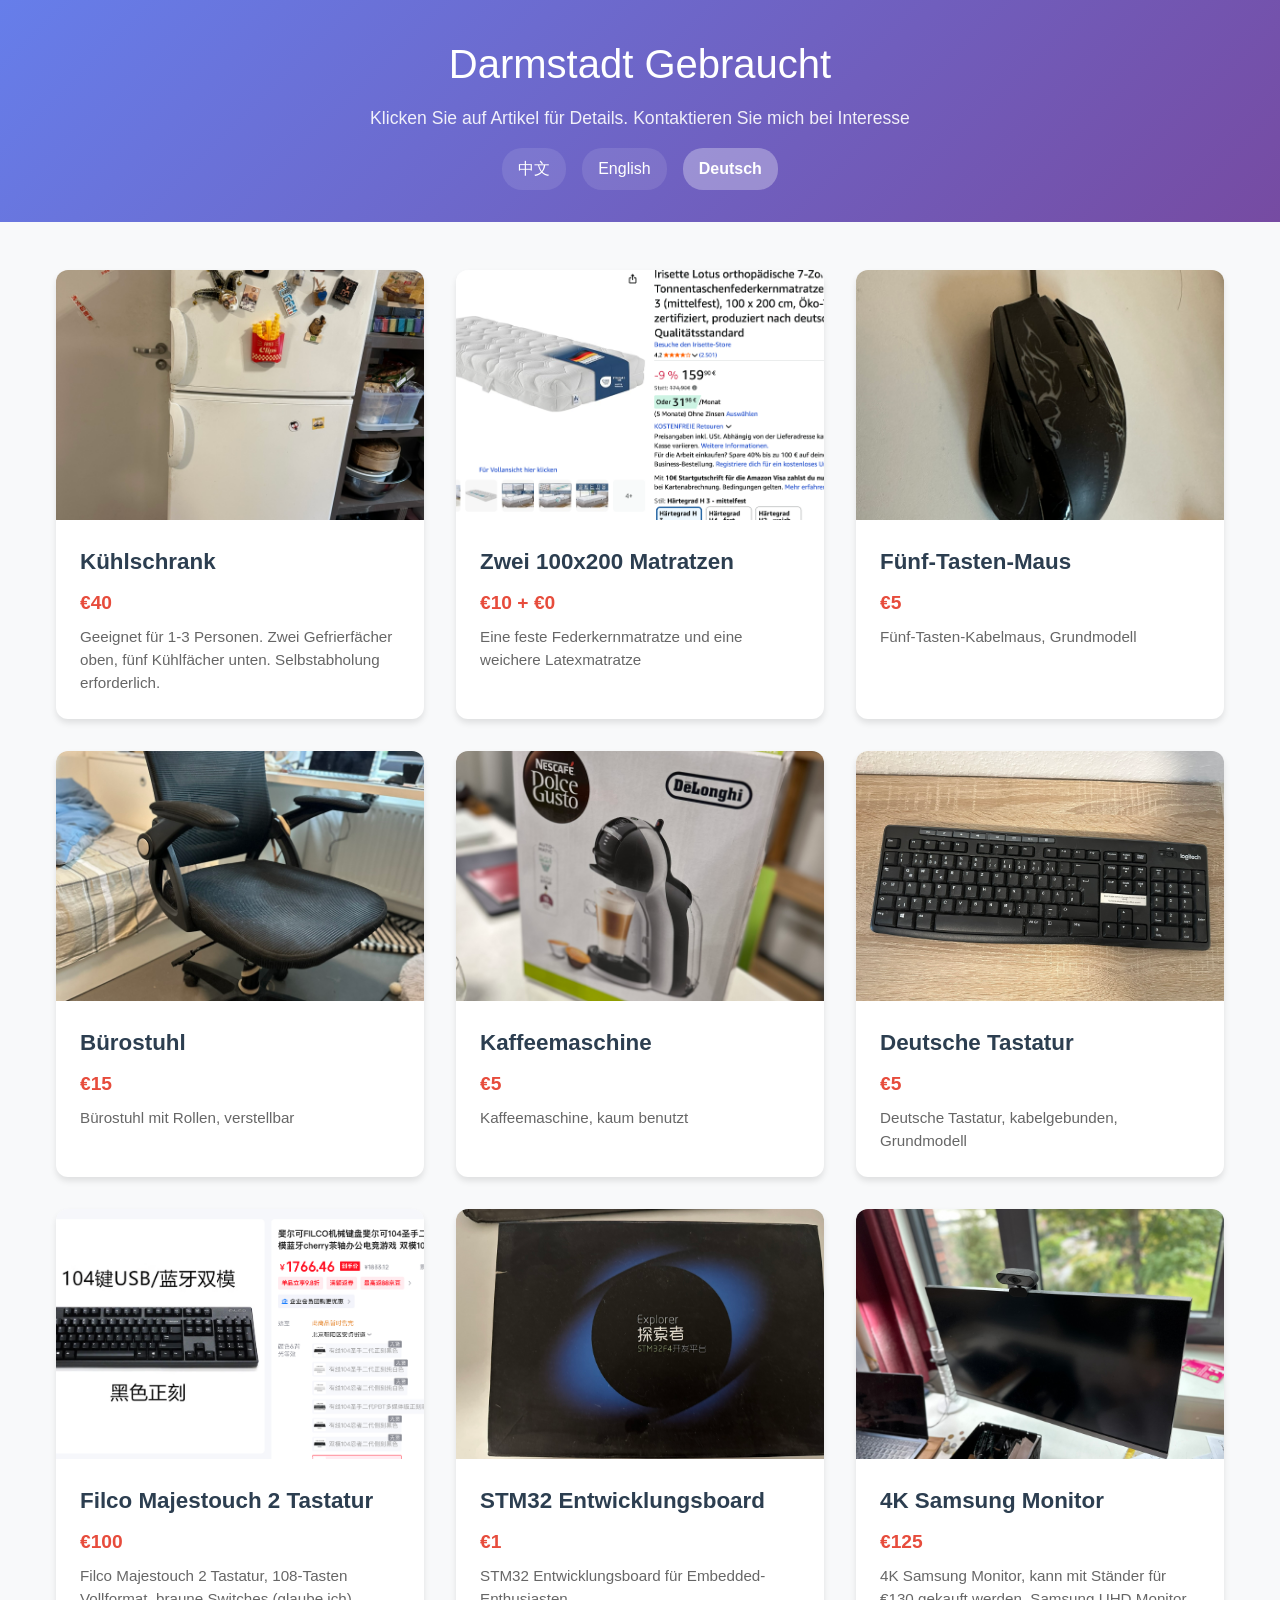
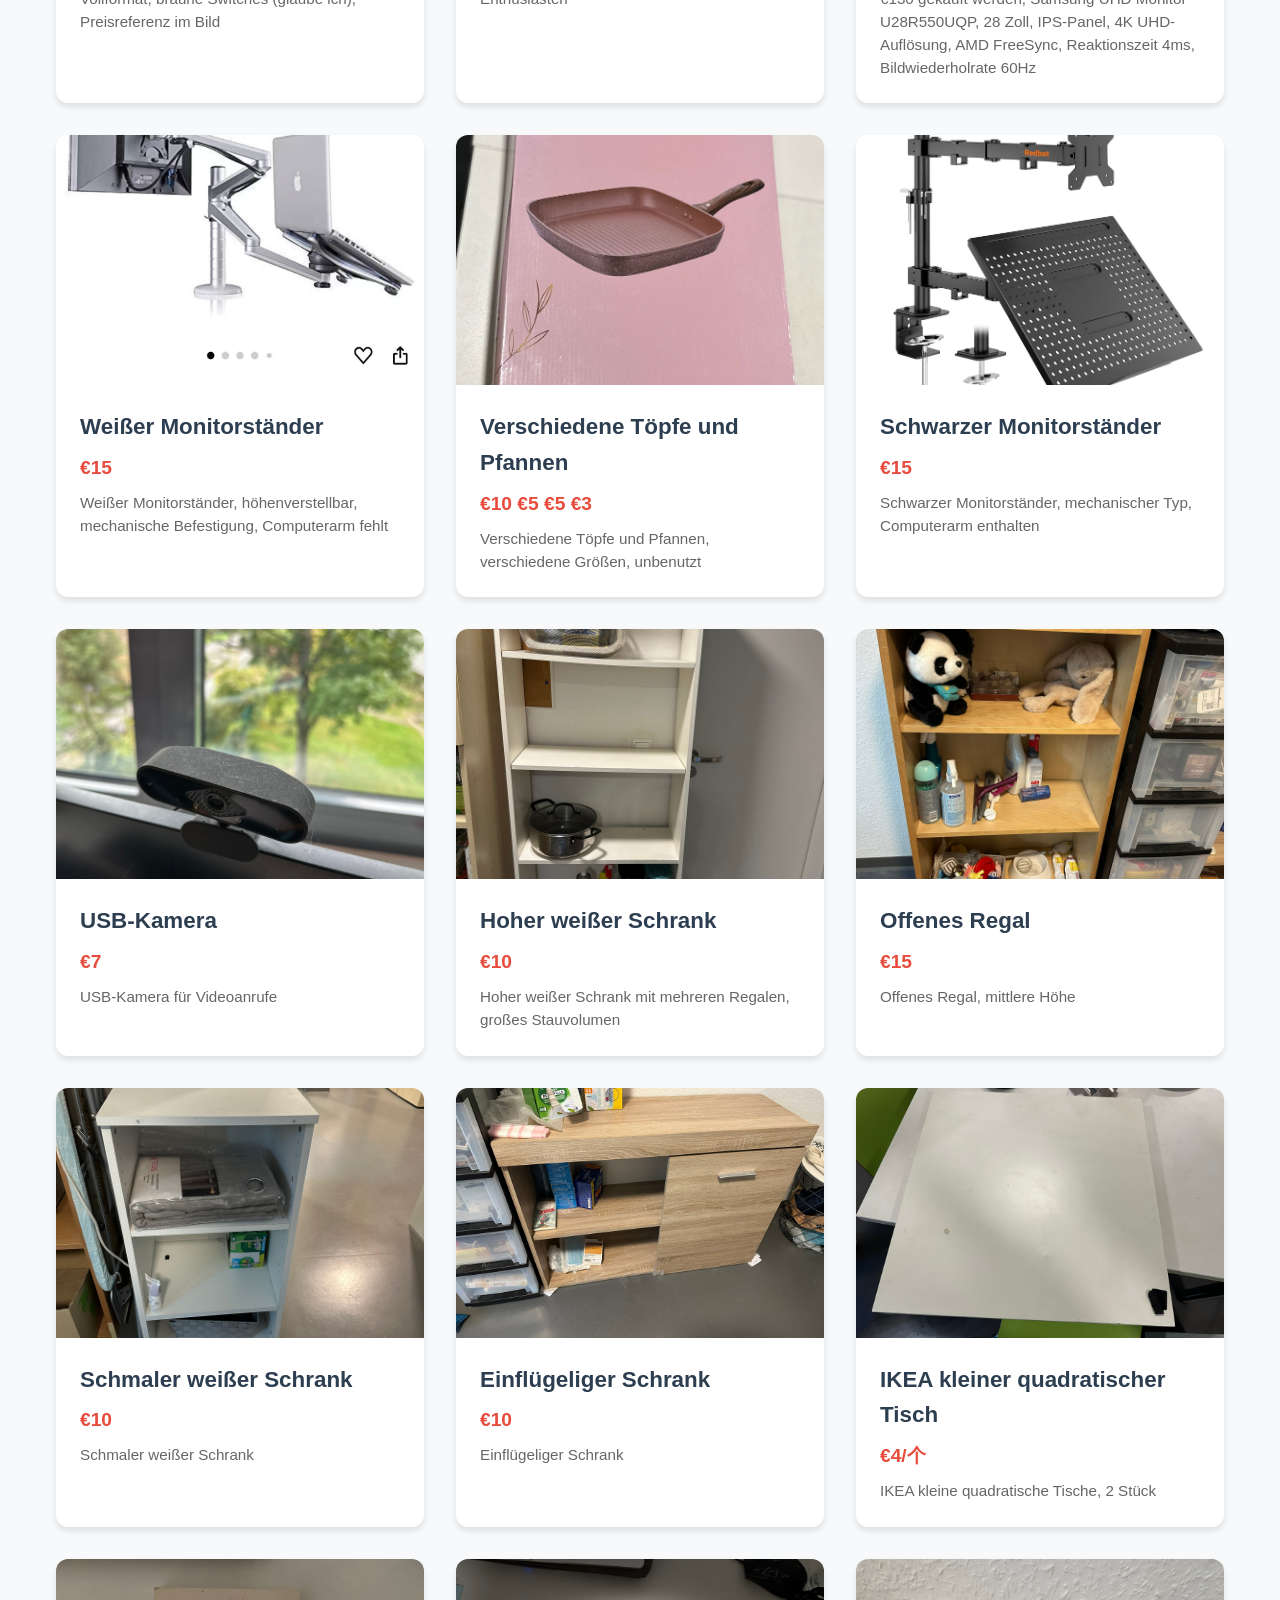
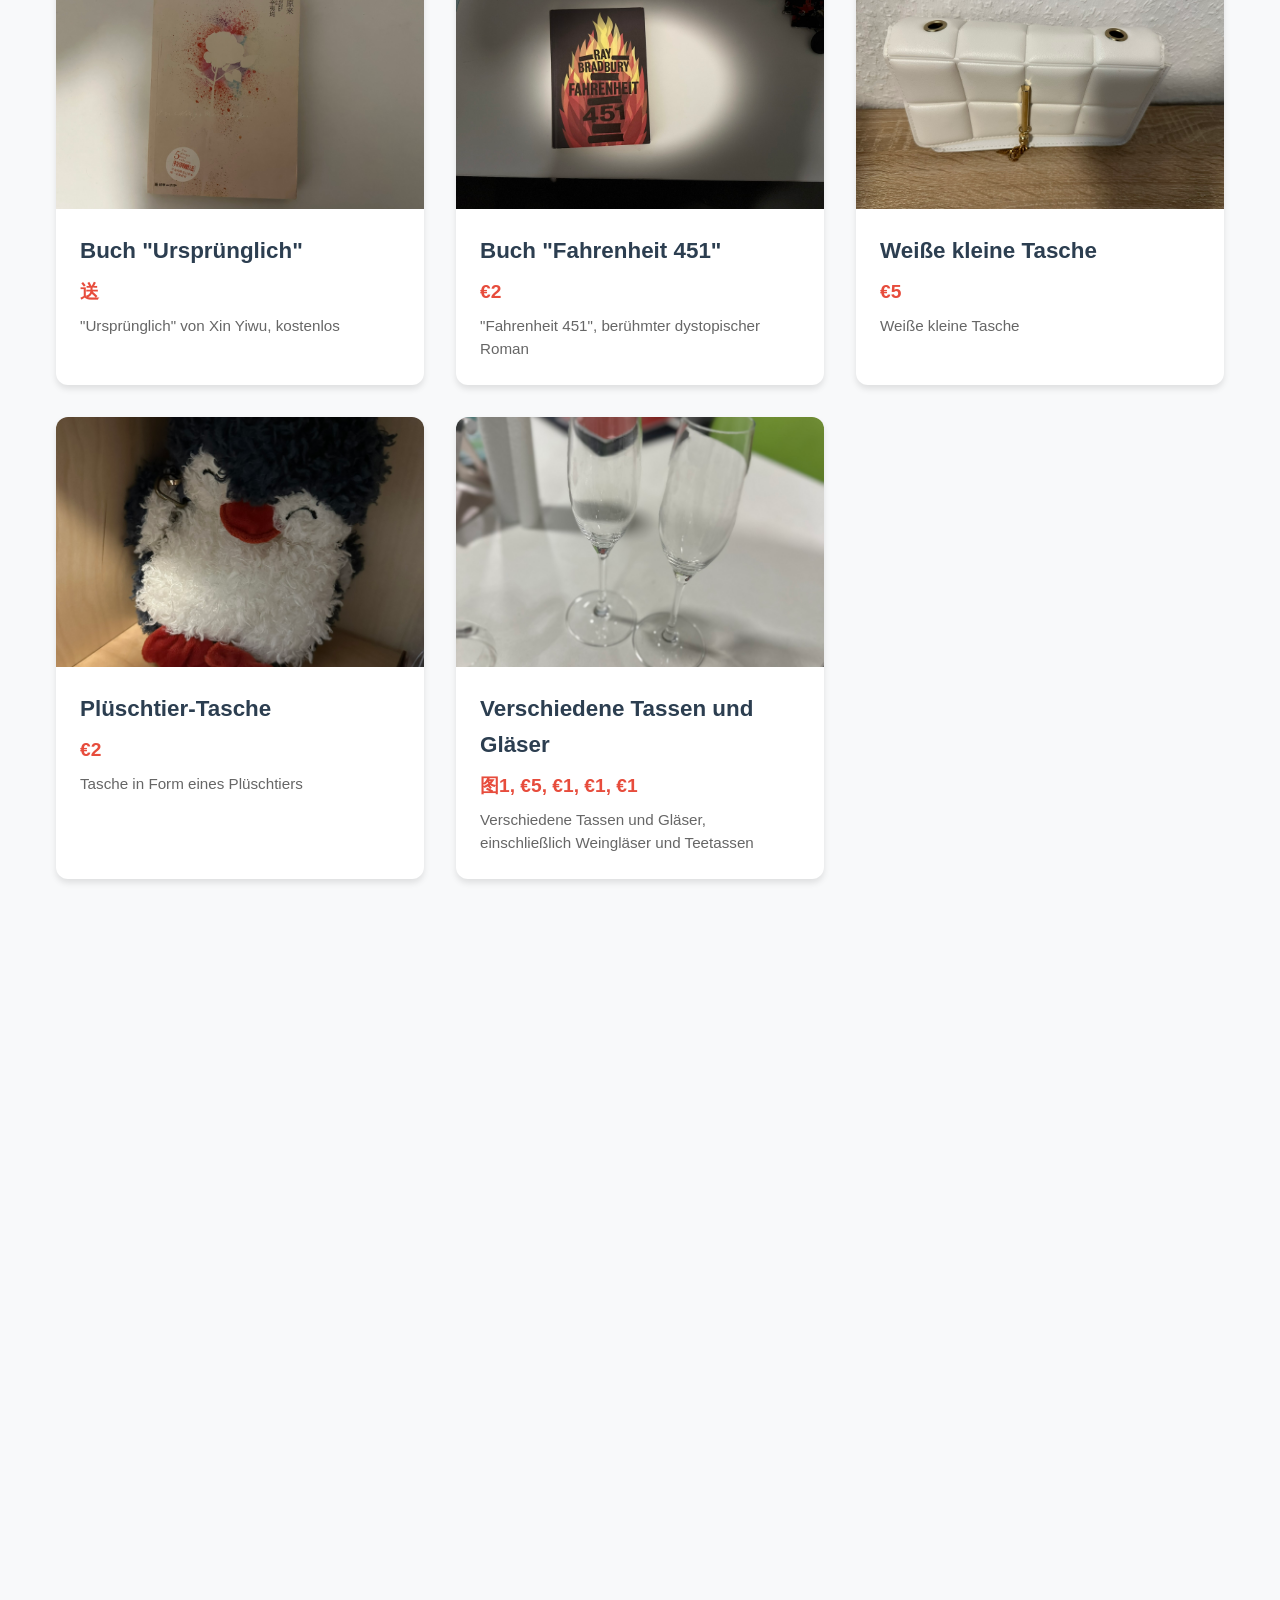
==== de/index.html @ e8773c15 "update items and add language" ====
<!DOCTYPE html>
<html lang="de">
<head>
    <meta charset="UTF-8">
    <meta name="viewport" content="width=device-width, initial-scale=1.0">
    <title>Darmstadt Gebraucht - Deutsch</title>
    <link rel="stylesheet" href="../style.css">
</head>
<body>
    <header>
        <h1>Darmstadt Gebraucht</h1>
        <p>Klicken Sie auf Artikel für Details. Kontaktieren Sie mich bei Interesse</p>
        <div class="language-switcher">
            <a href="../zh/">中文</a>
            <a href="../en/">English</a>
            <a href="../de/" class="active">Deutsch</a>
        </div>
    </header>

    <main>
        <div class="gallery-container" id="gallery-container">
            <!-- Artikel werden dynamisch über JavaScript geladen -->
            <div class="loading">Lädt...</div>
        </div>
    </main>

    <!-- Modal -->
    <div id="modal" class="modal">
        <div class="modal-content">
            <span class="close">&times;</span>
            <div class="modal-body">
                <div class="modal-info">
                    <h2 id="modal-title"></h2>
                    <p id="modal-price" class="modal-price"></p>
                    <p id="modal-description" class="modal-description"></p>
                </div>
                <div class="modal-images-container" id="modal-images-container">
                    <!-- Bilder werden dynamisch über JavaScript hinzugefügt -->
                </div>
            </div>
        </div>
    </div>

    <!-- Vollbild-Bildbetrachter -->
    <div id="fullscreen-overlay" class="fullscreen-overlay">
        <div class="fullscreen-close">&times;</div>
        <img id="fullscreen-image" class="fullscreen-image" src="" alt="">
    </div>

    <script>
        window.currentLanguage = 'de';
    </script>
    <script src="../script.js"></script>
</body>
</html>
---- style.css ----
* {
    margin: 0;
    padding: 0;
    box-sizing: border-box;
}

body {
    font-family: -apple-system, BlinkMacSystemFont, 'Segoe UI', Roboto, Oxygen, Ubuntu, Cantarell, sans-serif;
    line-height: 1.6;
    color: #333;
    background-color: #f8f9fa;
}

header {
    text-align: center;
    padding: 2rem 1rem;
    background: linear-gradient(135deg, #667eea 0%, #764ba2 100%);
    color: white;
    margin-bottom: 2rem;
}

header h1 {
    font-size: 2.5rem;
    margin-bottom: 0.5rem;
    font-weight: 300;
}

header p {
    font-size: 1.1rem;
    opacity: 0.9;
}

.language-switcher {
    margin-top: 1rem;
    display: flex;
    justify-content: center;
    gap: 1rem;
}

.language-switcher a {
    color: white;
    text-decoration: none;
    padding: 0.5rem 1rem;
    border-radius: 20px;
    transition: all 0.3s ease;
    background: rgba(255, 255, 255, 0.1);
}

.language-switcher a:hover {
    background: rgba(255, 255, 255, 0.2);
    transform: translateY(-2px);
}

.language-switcher a.active {
    background: rgba(255, 255, 255, 0.3);
    font-weight: bold;
}

main {
    max-width: 1200px;
    margin: 0 auto;
    padding: 0 1rem;
}

.gallery-container {
    display: grid;
    grid-template-columns: repeat(auto-fit, minmax(300px, 1fr));
    gap: 2rem;
    padding: 1rem 0;
}

.gallery-item {
    background: white;
    border-radius: 12px;
    overflow: hidden;
    box-shadow: 0 4px 6px rgba(0, 0, 0, 0.1);
    transition: all 0.3s ease;
    cursor: pointer;
}

.gallery-item:hover {
    transform: translateY(-5px);
    box-shadow: 0 8px 25px rgba(0, 0, 0, 0.15);
}

.image-container {
    position: relative;
    width: 100%;
    height: 250px;
    overflow: hidden;
}

.image-container img {
    width: 100%;
    height: 100%;
    object-fit: cover;
    transition: transform 0.3s ease;
}

.gallery-item:hover .image-container img {
    transform: scale(1.05);
}

.item-info {
    padding: 1.5rem;
}

.item-info h3 {
    font-size: 1.4rem;
    margin-bottom: 0.5rem;
    color: #2c3e50;
}

.price {
    font-size: 1.2rem;
    font-weight: bold;
    color: #e74c3c;
    margin-bottom: 0.5rem;
}

.description {
    color: #666;
    font-size: 0.95rem;
    line-height: 1.5;
}

/* 模态框样式 */
.modal {
    display: none;
    position: fixed;
    z-index: 1000;
    left: 0;
    top: 0;
    width: 100%;
    height: 100%;
    background-color: rgba(0, 0, 0, 0.8);
    backdrop-filter: blur(5px);
}

.modal-content {
    position: relative;
    background-color: white;
    margin: 2% auto;
    padding: 0;
    border-radius: 12px;
    width: 90%;
    max-width: 800px;
    max-height: 96vh;
    overflow: hidden;
    animation: modalSlideIn 0.3s ease;
}

@keyframes modalSlideIn {
    from {
        opacity: 0;
        transform: translateY(-50px);
    }
    to {
        opacity: 1;
        transform: translateY(0);
    }
}

.close {
    position: absolute;
    top: 15px;
    right: 20px;
    color: #aaa;
    font-size: 28px;
    font-weight: bold;
    cursor: pointer;
    z-index: 1001;
    background: rgba(255, 255, 255, 0.9);
    width: 40px;
    height: 40px;
    border-radius: 50%;
    display: flex;
    align-items: center;
    justify-content: center;
    transition: all 0.3s ease;
}

.close:hover,
.close:focus {
    color: #000;
    background: white;
}

.modal-body {
    display: flex;
    flex-direction: column;
}

.modal-images-container {
    display: flex;
    flex-direction: column;
    gap: 15px;
    max-height: 80vh;
    overflow-y: auto;
    padding: 0 20px 20px 20px;
    /* 在图片列表底部添加3行白色空间 */
    padding-bottom: calc(20px + 3 * 1.6em);
    /* 美化滚动条 */
    scrollbar-width: thin;
    scrollbar-color: #ccc transparent;
}

.modal-images-container::-webkit-scrollbar {
    width: 8px;
}

.modal-images-container::-webkit-scrollbar-track {
    background: transparent;
}

.modal-images-container::-webkit-scrollbar-thumb {
    background: #ccc;
    border-radius: 4px;
}

.modal-images-container::-webkit-scrollbar-thumb:hover {
    background: #999;
}

.modal-image {
    width: 70%;
    margin: 0 auto 15px auto;
    border-radius: 8px;
    box-shadow: 0 2px 8px rgba(0, 0, 0, 0.1);
    transition: transform 0.2s ease, box-shadow 0.2s ease;
    cursor: pointer;
}

.modal-image:hover {
    transform: translateY(-2px);
    box-shadow: 0 4px 12px rgba(0, 0, 0, 0.15);
}

.modal-image img {
    width: 100%;
    height: auto;
    display: block;
    object-fit: contain;
    max-width: 100%;
    border-radius: 8px;
}

.modal-info {
    padding: 1.5rem 2rem;
    border-bottom: 1px solid #eee;
}

.modal-info h2 {
    font-size: 2rem;
    margin-bottom: 1rem;
    color: #2c3e50;
}

.modal-price {
    font-size: 1.5rem;
    font-weight: bold;
    color: #e74c3c;
    margin-bottom: 1rem;
}

.modal-description {
    font-size: 1.1rem;
    color: #666;
    line-height: 1.6;
}

/* 响应式设计 */
@media (max-width: 768px) {
    header h1 {
        font-size: 2rem;
    }
    
    .gallery-container {
        grid-template-columns: 1fr;
        gap: 1.5rem;
    }
    
    .modal-content {
        width: 95%;
        margin: 5% auto;
    }
    
    .modal-body {
        flex-direction: column;
    }
    
    .modal-info {
        padding: 1.5rem;
    }
    
    .modal-info h2 {
        font-size: 1.5rem;
    }
}

.loading {
    text-align: center;
    padding: 2rem;
    font-size: 1.2rem;
    color: #666;
    grid-column: 1 / -1;
}

.error {
    text-align: center;
    padding: 2rem;
    font-size: 1.2rem;
    color: #e74c3c;
    grid-column: 1 / -1;
}

@media (max-width: 768px) {
    .modal-images-container {
        max-height: 75vh;
        padding: 0 15px 15px 15px;
        /* 在移动设备上也添加3行白色空间 */
        padding-bottom: calc(15px + 3 * 1.6em);
    }
    
    .modal-image {
        width: 85%;
    }
}

@media (max-width: 480px) {
    header {
        padding: 1.5rem 1rem;
    }
    
    header h1 {
        font-size: 1.8rem;
    }
    
    .gallery-container {
        gap: 1rem;
    }
    
    .item-info {
        padding: 1rem;
    }
    
    .modal-info {
        padding: 1rem;
    }
    
    .modal-images-container {
        gap: 10px;
        max-height: 70vh;
        padding: 0 10px 15px 10px;
        /* 在小屏幕设备上也添加3行白色空间 */
        padding-bottom: calc(15px + 3 * 1.6em);
    }
    
    .modal-image {
        width: 90%;
    }
}

/* 全屏图片查看器 */
.fullscreen-overlay {
    display: none;
    position: fixed;
    top: 0;
    left: 0;
    width: 100%;
    height: 100%;
    background: rgba(0, 0, 0, 0.95);
    z-index: 2000;
    cursor: pointer;
}

.fullscreen-image {
    position: absolute;
    top: 50%;
    left: 50%;
    transform: translate(-50%, -50%);
    max-width: 95%;
    max-height: 95%;
    object-fit: contain;
    border-radius: 8px;
}

.fullscreen-close {
    position: absolute;
    top: 20px;
    right: 20px;
    color: white;
    font-size: 30px;
    font-weight: bold;
    cursor: pointer;
    background: rgba(0, 0, 0, 0.5);
    width: 50px;
    height: 50px;
    border-radius: 50%;
    display: flex;
    align-items: center;
    justify-content: center;
    transition: background 0.3s ease;
}

.fullscreen-close:hover {
    background: rgba(0, 0, 0, 0.8);
}
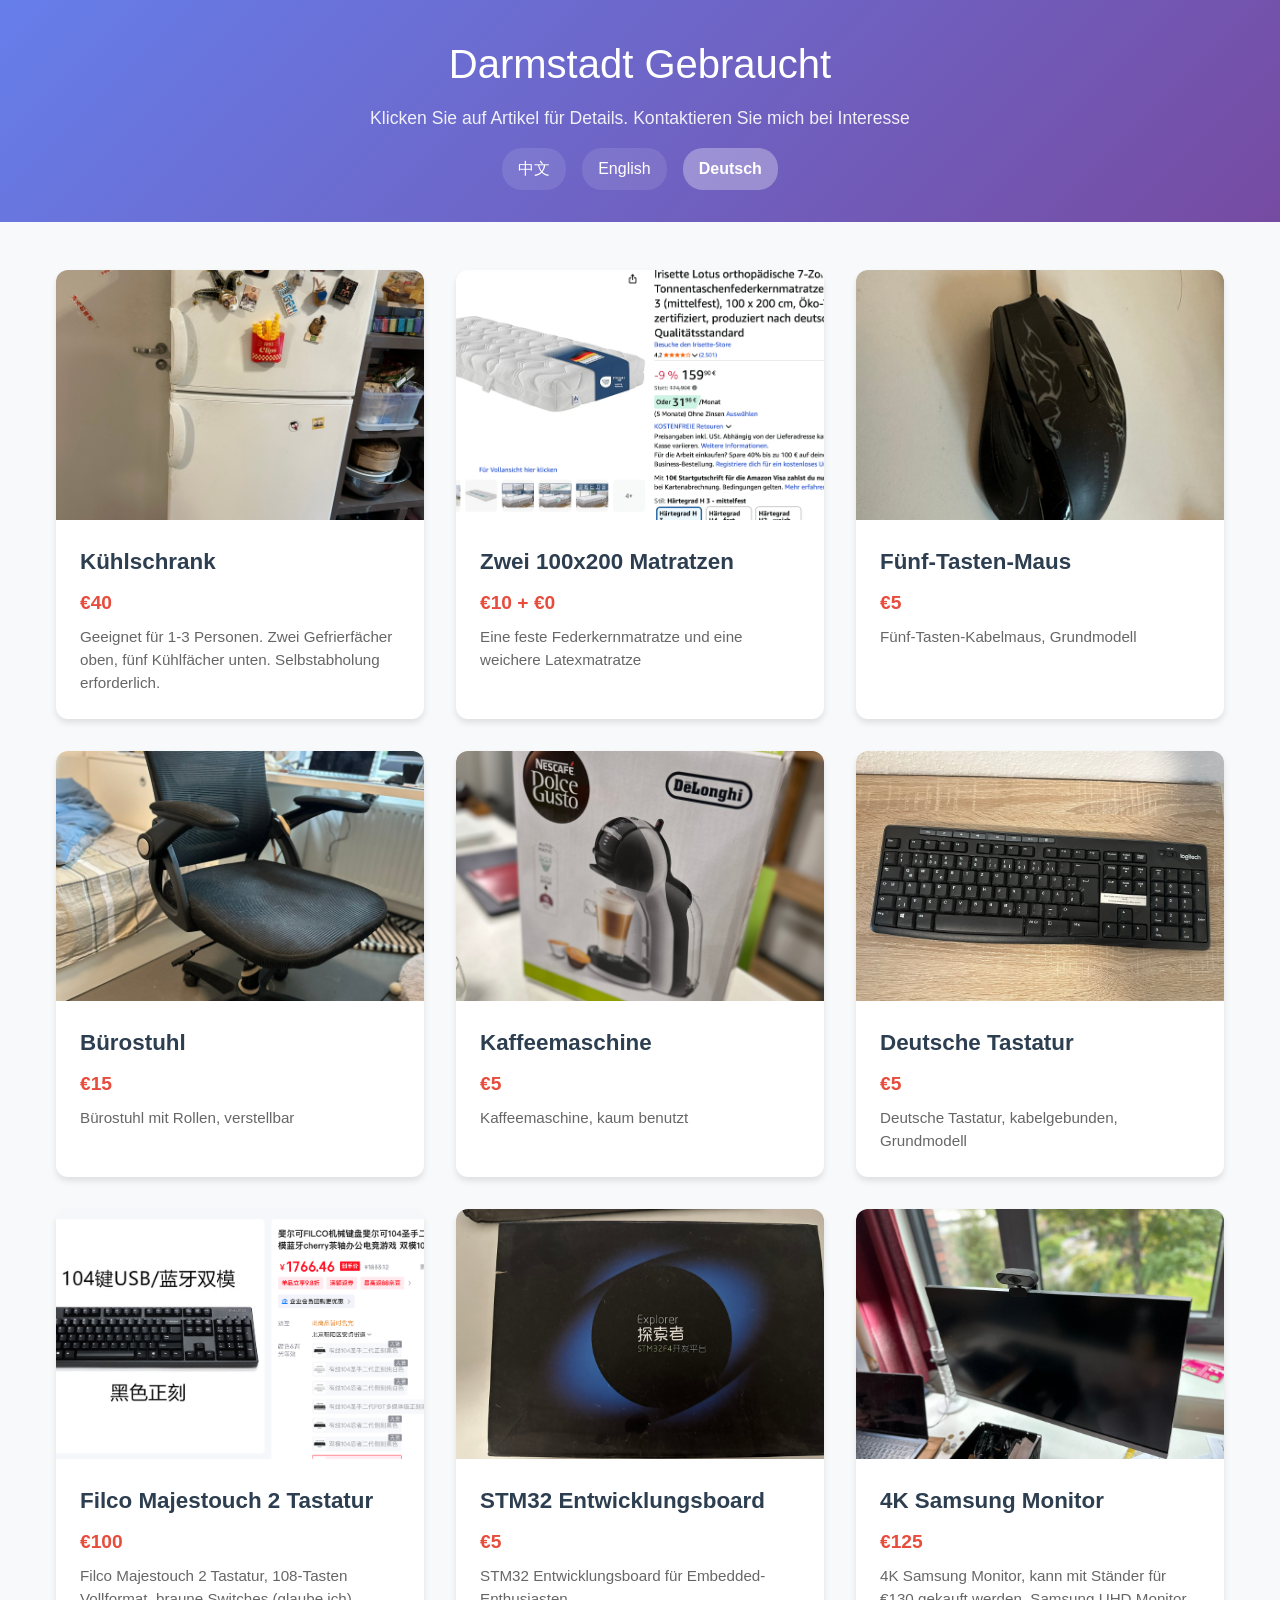
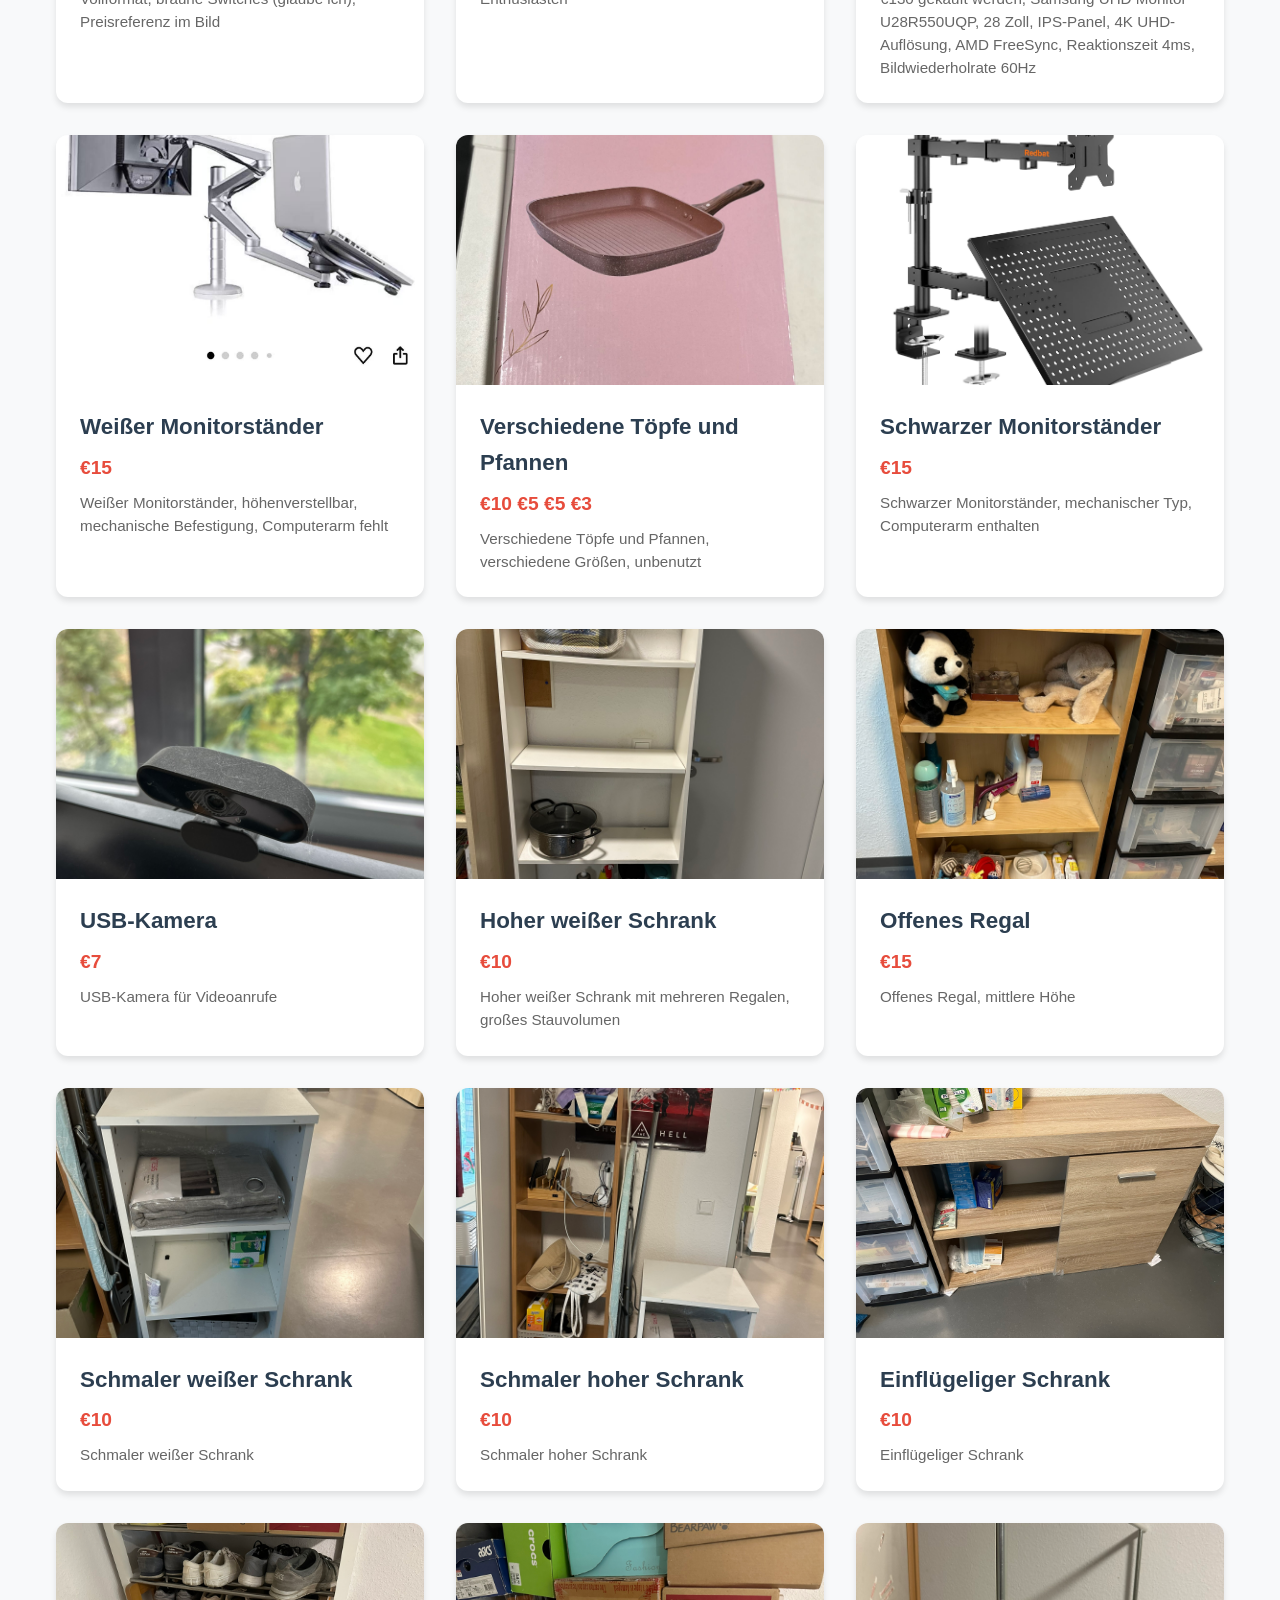
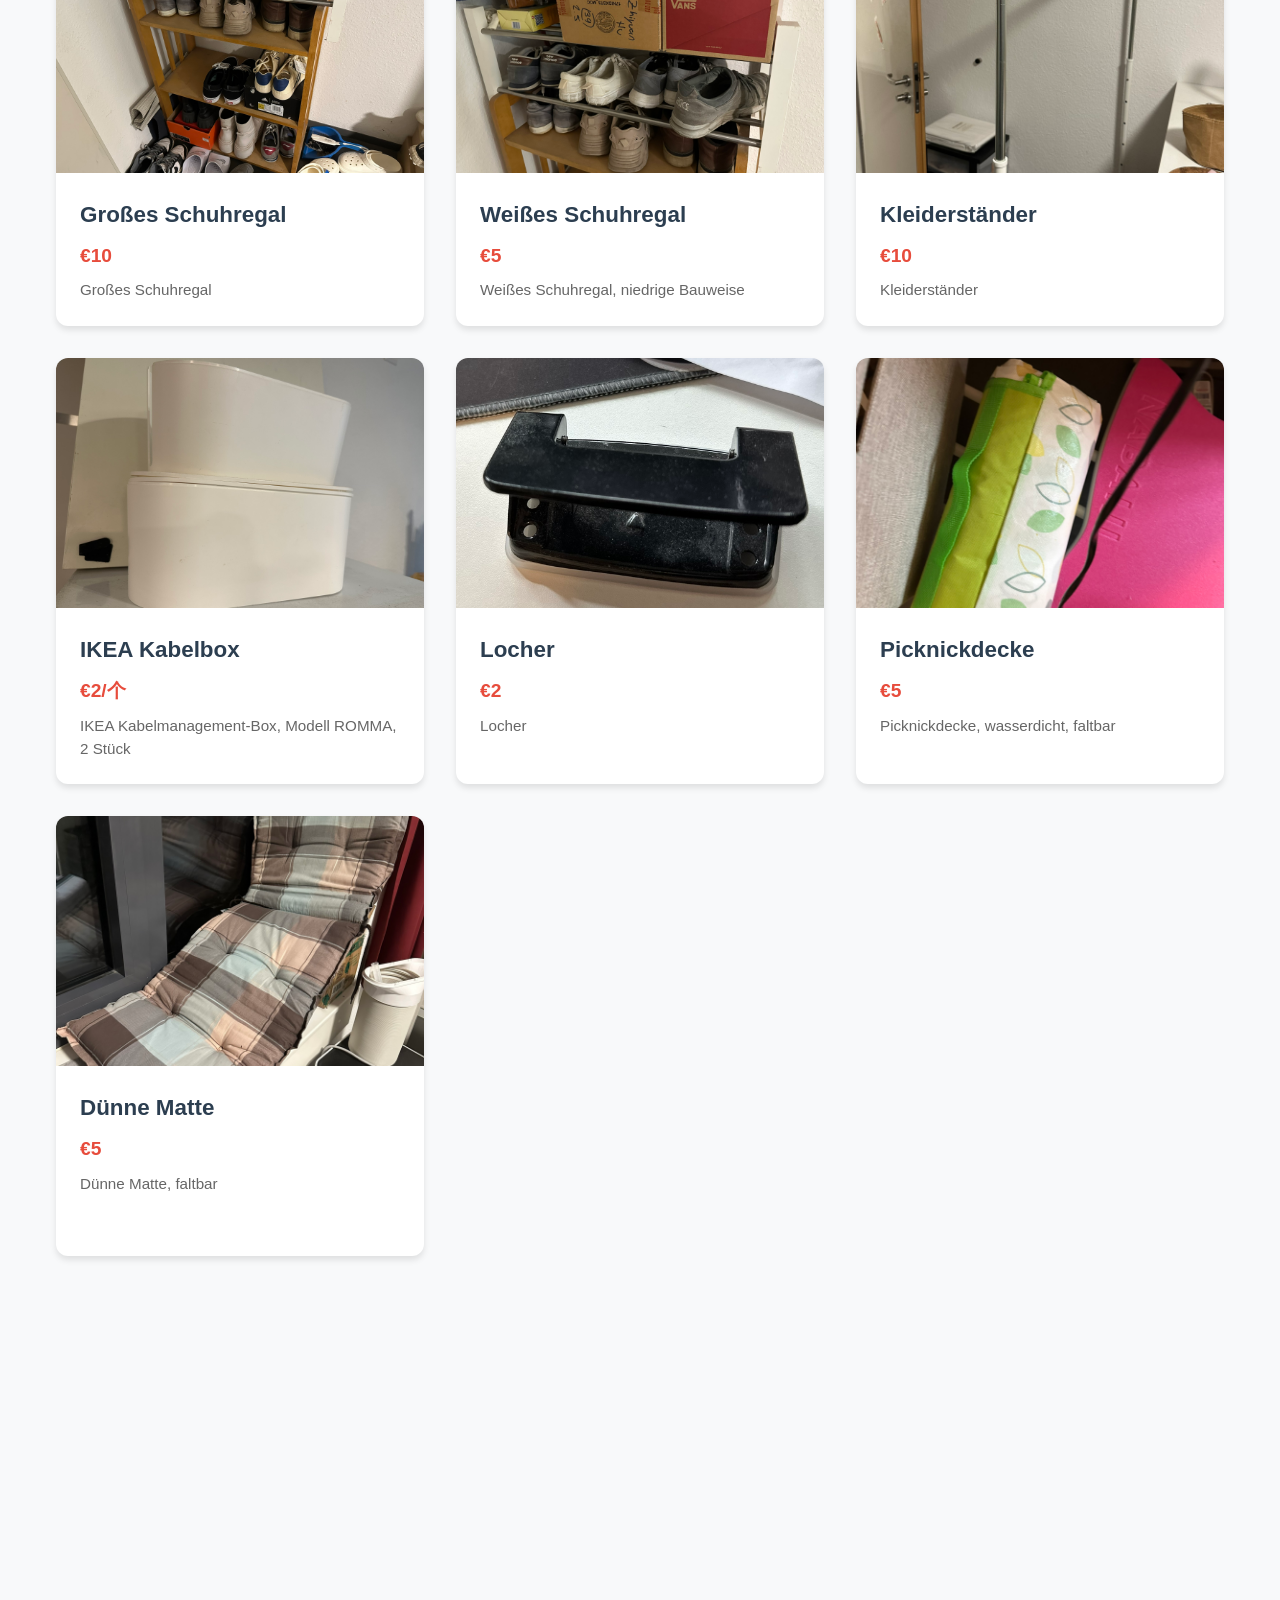
==== commit 445df6ba: "update cache policy" ====
--- a/de/index.html
+++ b/de/index.html
@@ -5,6 +5,9 @@
     <meta name="viewport" content="width=device-width, initial-scale=1.0">
     <title>Darmstadt Gebraucht - Deutsch</title>
     <link rel="stylesheet" href="../style.css">
+    <meta http-equiv="Cache-Control" content="no-cache, no-store, must-revalidate">
+    <meta http-equiv="Pragma" content="no-cache">
+    <meta http-equiv="Expires" content="0">
 </head>
 <body>
     <header>
@@ -49,7 +52,16 @@
 
     <script>
         window.currentLanguage = 'de';
+        // 动态加载带版本号的CSS和JS，避免缓存问题
+        const timestamp = new Date().getTime();
+        document.querySelector('link[rel="stylesheet"]').href = '../style.css?v=' + timestamp;
     </script>
     <script src="../script.js"></script>
+    <script>
+        // 为script.js也添加缓存破坏
+        const scriptElement = document.createElement('script');
+        scriptElement.src = '../script.js?v=' + new Date().getTime();
+        document.head.appendChild(scriptElement);
+    </script>
 </body>
 </html>
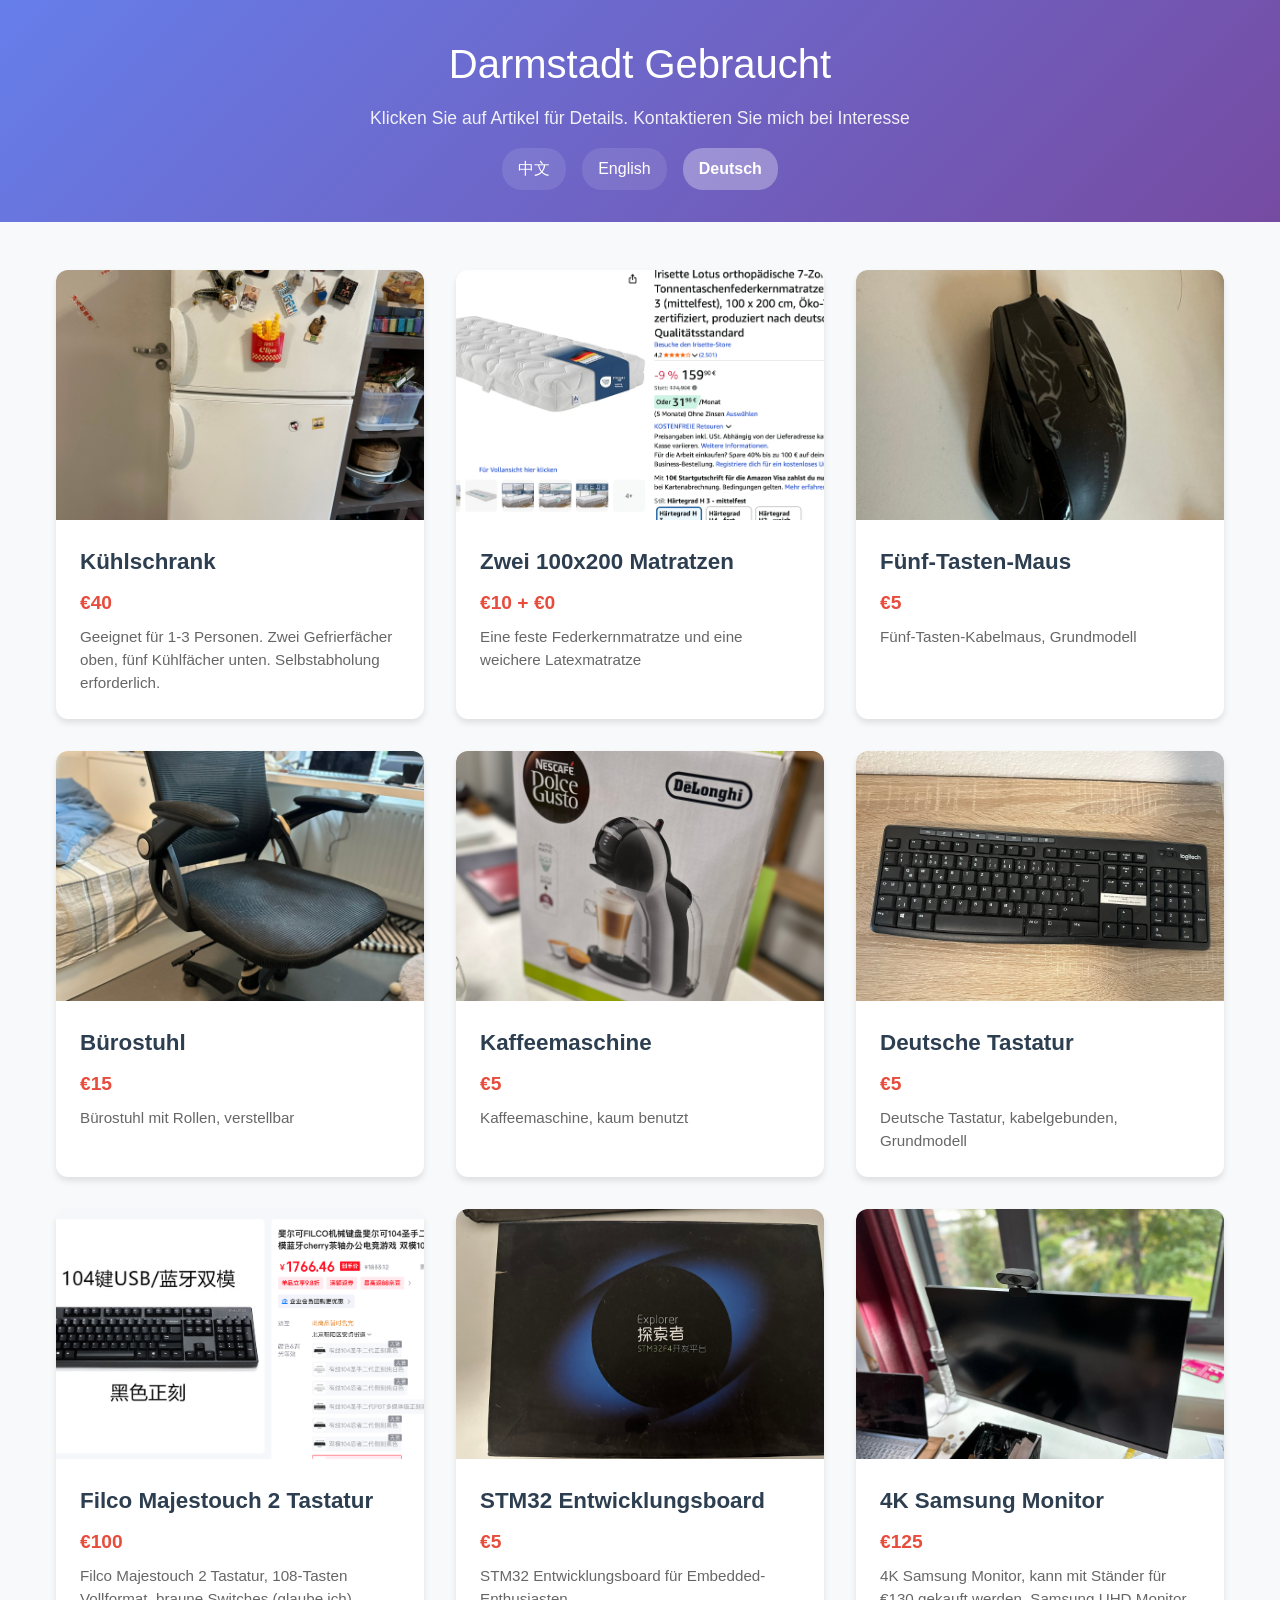
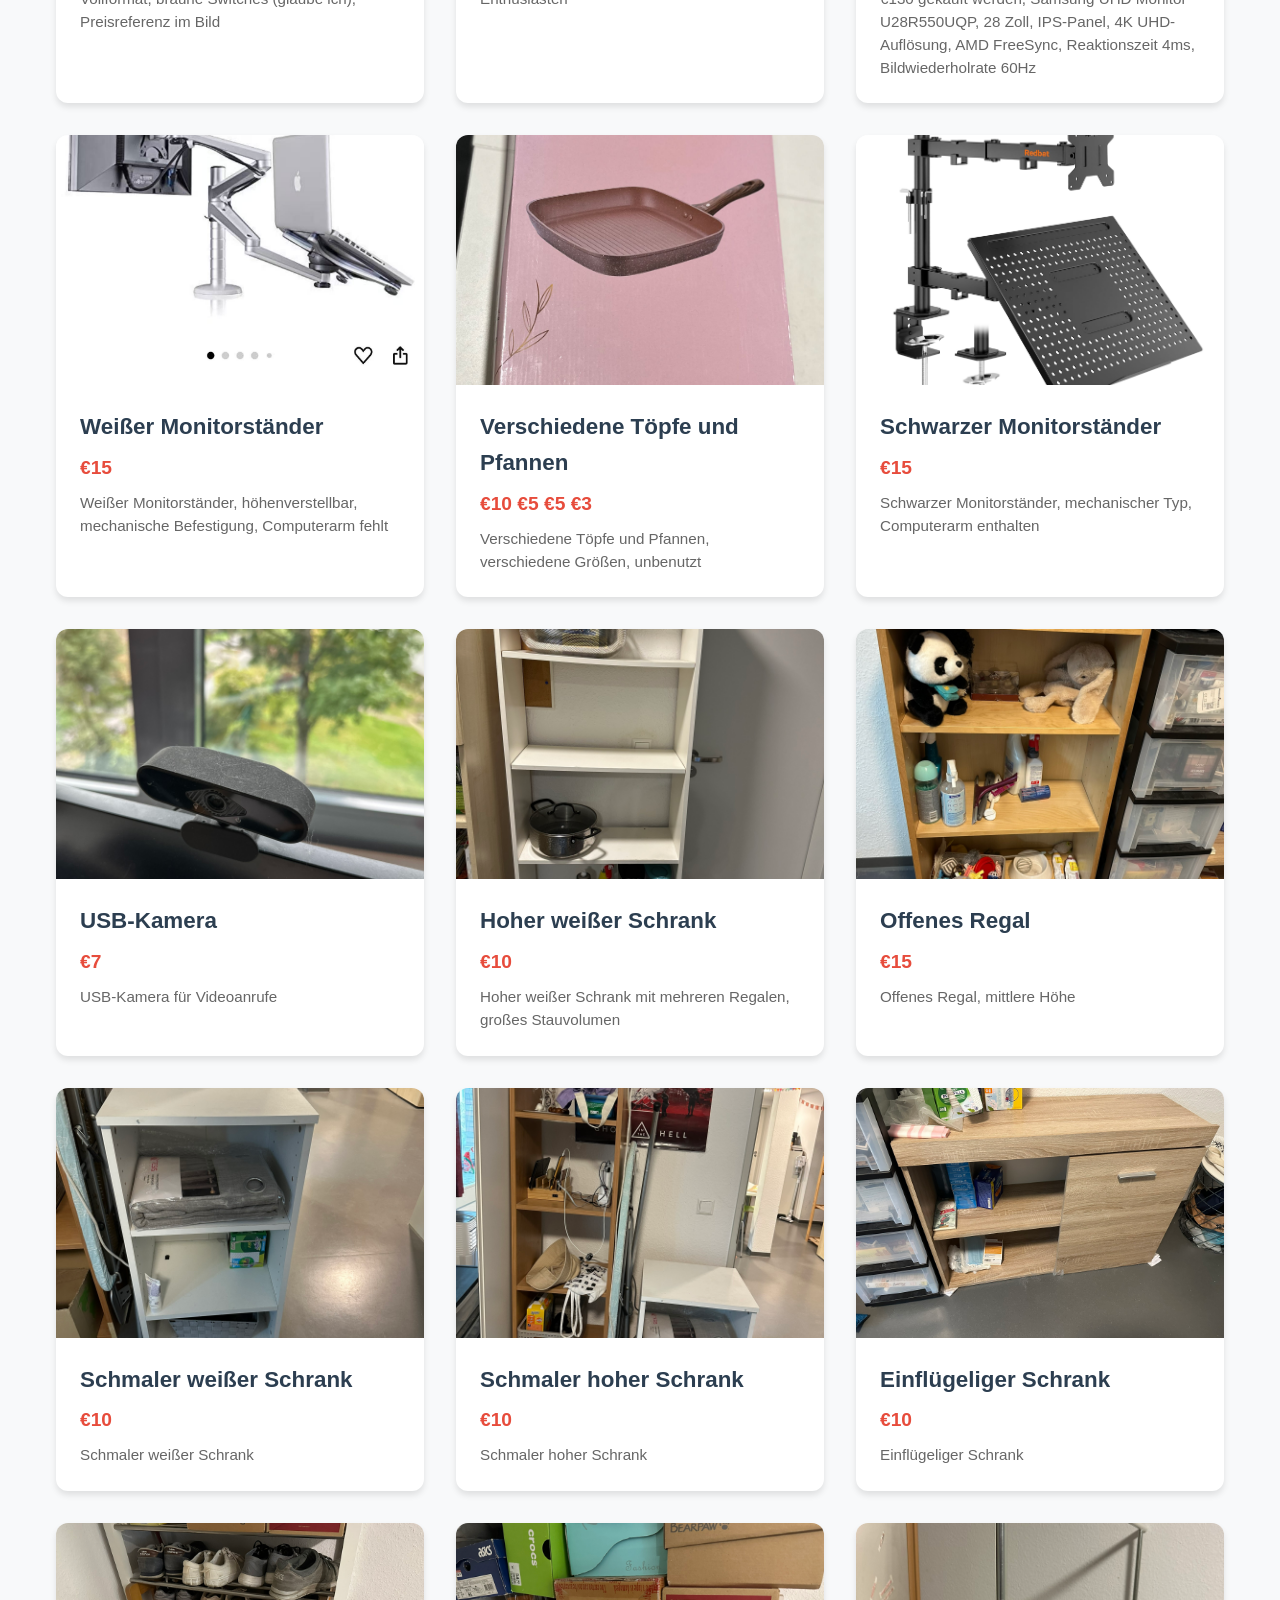
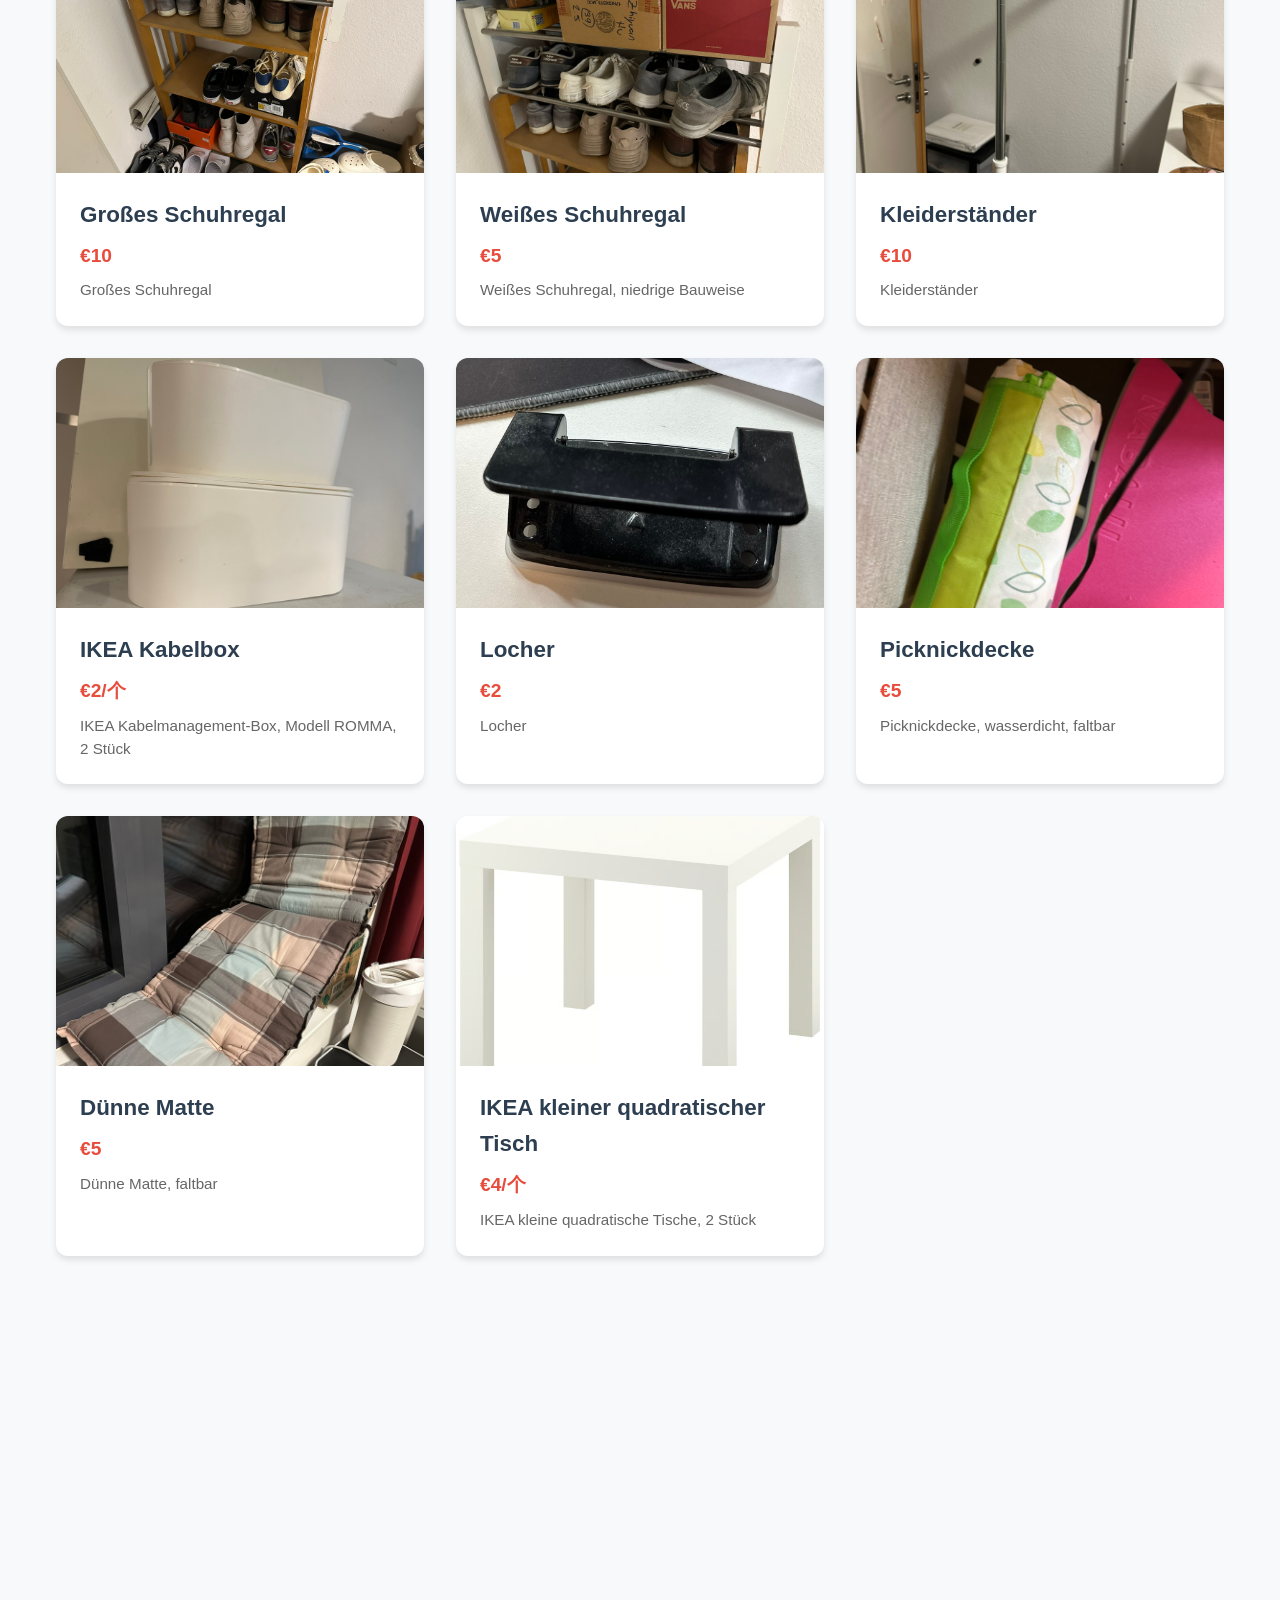
==== commit 4ba3624e: "cache issue again" ====
--- a/de/index.html
+++ b/de/index.html
@@ -5,9 +5,6 @@
     <meta name="viewport" content="width=device-width, initial-scale=1.0">
     <title>Darmstadt Gebraucht - Deutsch</title>
     <link rel="stylesheet" href="../style.css">
-    <meta http-equiv="Cache-Control" content="no-cache, no-store, must-revalidate">
-    <meta http-equiv="Pragma" content="no-cache">
-    <meta http-equiv="Expires" content="0">
 </head>
 <body>
     <header>
@@ -52,16 +49,7 @@
 
     <script>
         window.currentLanguage = 'de';
-        // 动态加载带版本号的CSS和JS，避免缓存问题
-        const timestamp = new Date().getTime();
-        document.querySelector('link[rel="stylesheet"]').href = '../style.css?v=' + timestamp;
     </script>
     <script src="../script.js"></script>
-    <script>
-        // 为script.js也添加缓存破坏
-        const scriptElement = document.createElement('script');
-        scriptElement.src = '../script.js?v=' + new Date().getTime();
-        document.head.appendChild(scriptElement);
-    </script>
 </body>
 </html>
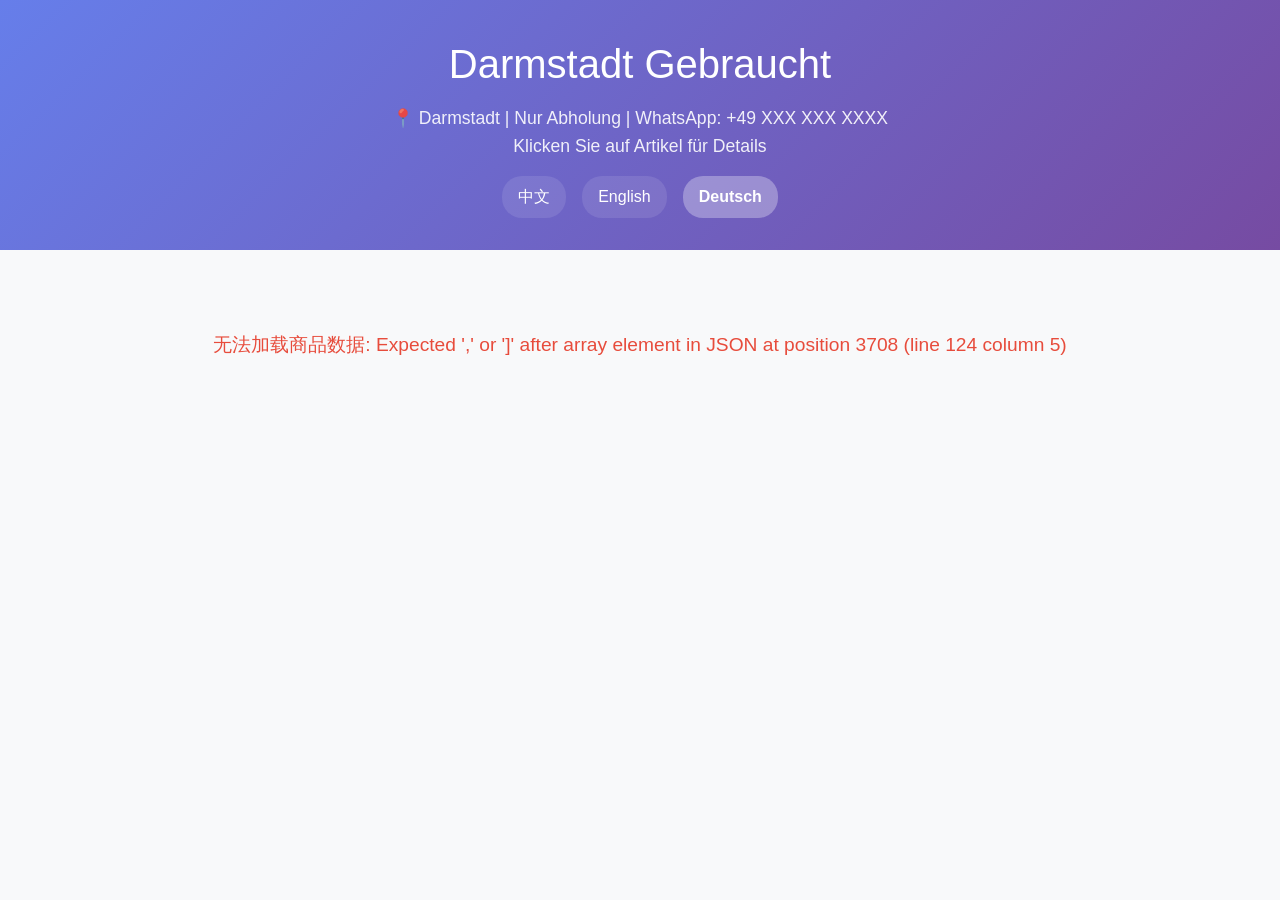
==== commit 8405f21b: "de Update index.html with new title and content Updated the title and added location and contact inf" ====
--- a/de/index.html
+++ b/de/index.html
@@ -3,13 +3,17 @@
 <head>
     <meta charset="UTF-8">
     <meta name="viewport" content="width=device-width, initial-scale=1.0">
-    <title>Darmstadt Gebraucht - Deutsch</title>
+    <title>Darmstadt Gebraucht</title>
     <link rel="stylesheet" href="../style.css">
 </head>
 <body>
     <header>
         <h1>Darmstadt Gebraucht</h1>
-        <p>Klicken Sie auf Artikel für Details. Kontaktieren Sie mich bei Interesse</p>
+
+        <p>📍 Darmstadt | Nur Abholung | WhatsApp: +49 XXX XXX XXXX</p>
+
+        <p>Klicken Sie auf Artikel für Details</p>
+
         <div class="language-switcher">
             <a href="../zh/">中文</a>
             <a href="../en/">English</a>
@@ -19,7 +23,6 @@
 
     <main>
         <div class="gallery-container" id="gallery-container">
-            <!-- Artikel werden dynamisch über JavaScript geladen -->
             <div class="loading">Lädt...</div>
         </div>
     </main>
@@ -34,14 +37,11 @@
                     <p id="modal-price" class="modal-price"></p>
                     <p id="modal-description" class="modal-description"></p>
                 </div>
-                <div class="modal-images-container" id="modal-images-container">
-                    <!-- Bilder werden dynamisch über JavaScript hinzugefügt -->
-                </div>
+                <div class="modal-images-container" id="modal-images-container"></div>
             </div>
         </div>
     </div>
 
-    <!-- Vollbild-Bildbetrachter -->
     <div id="fullscreen-overlay" class="fullscreen-overlay">
         <div class="fullscreen-close">&times;</div>
         <img id="fullscreen-image" class="fullscreen-image" src="" alt="">
@@ -52,4 +52,4 @@
     </script>
     <script src="../script.js"></script>
 </body>
-</html>+</html>
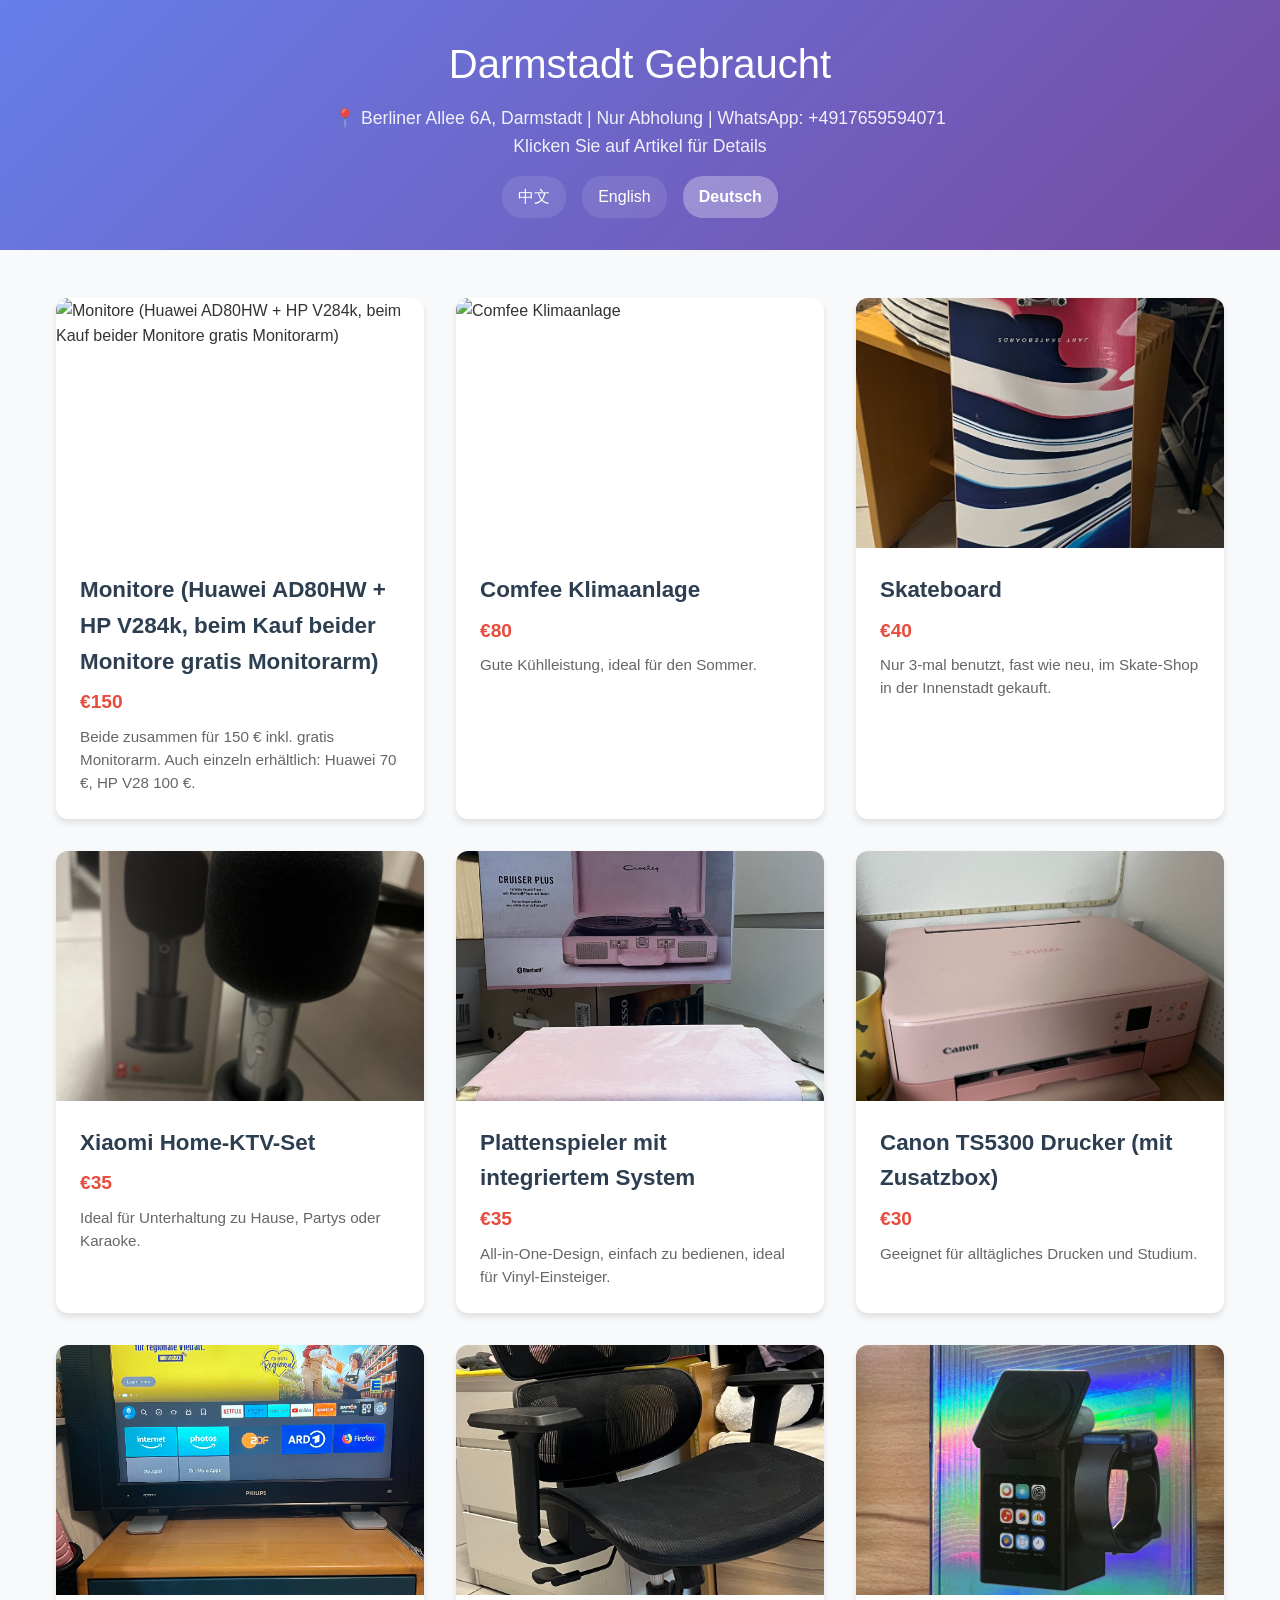
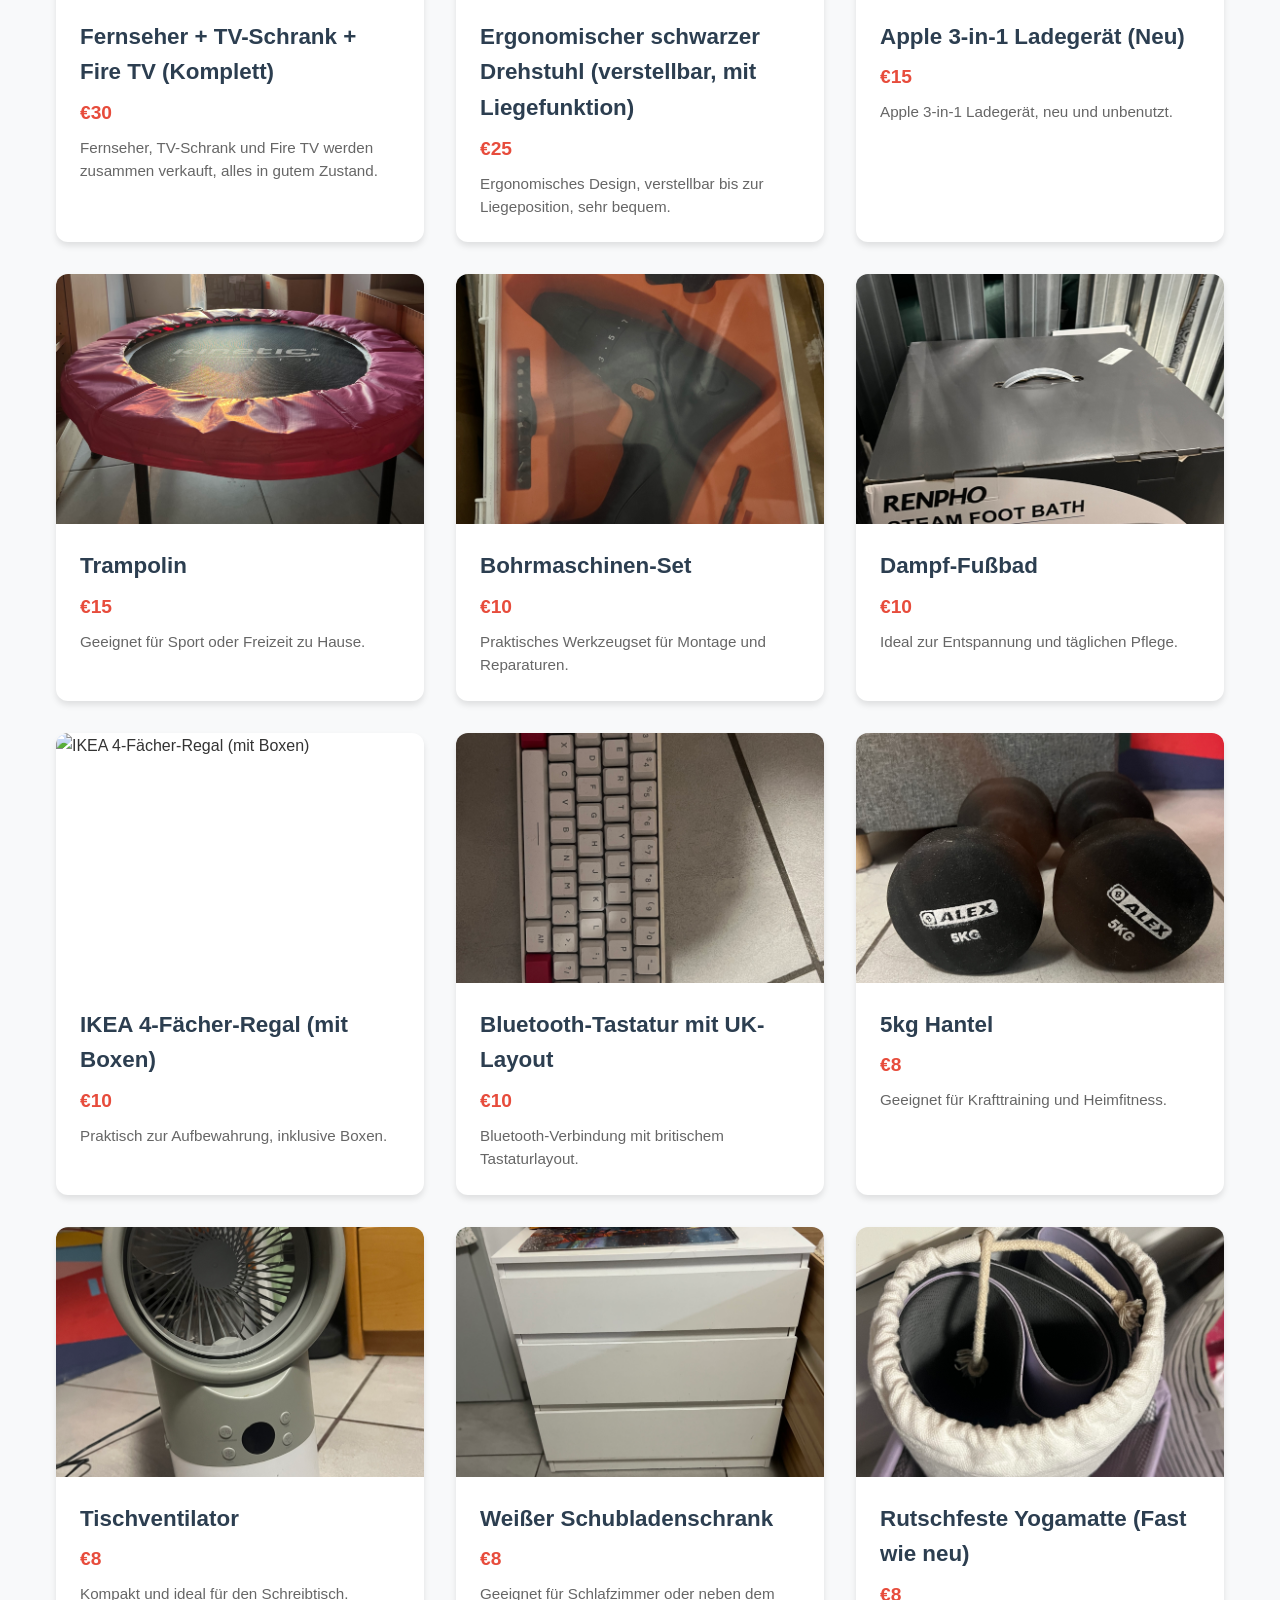
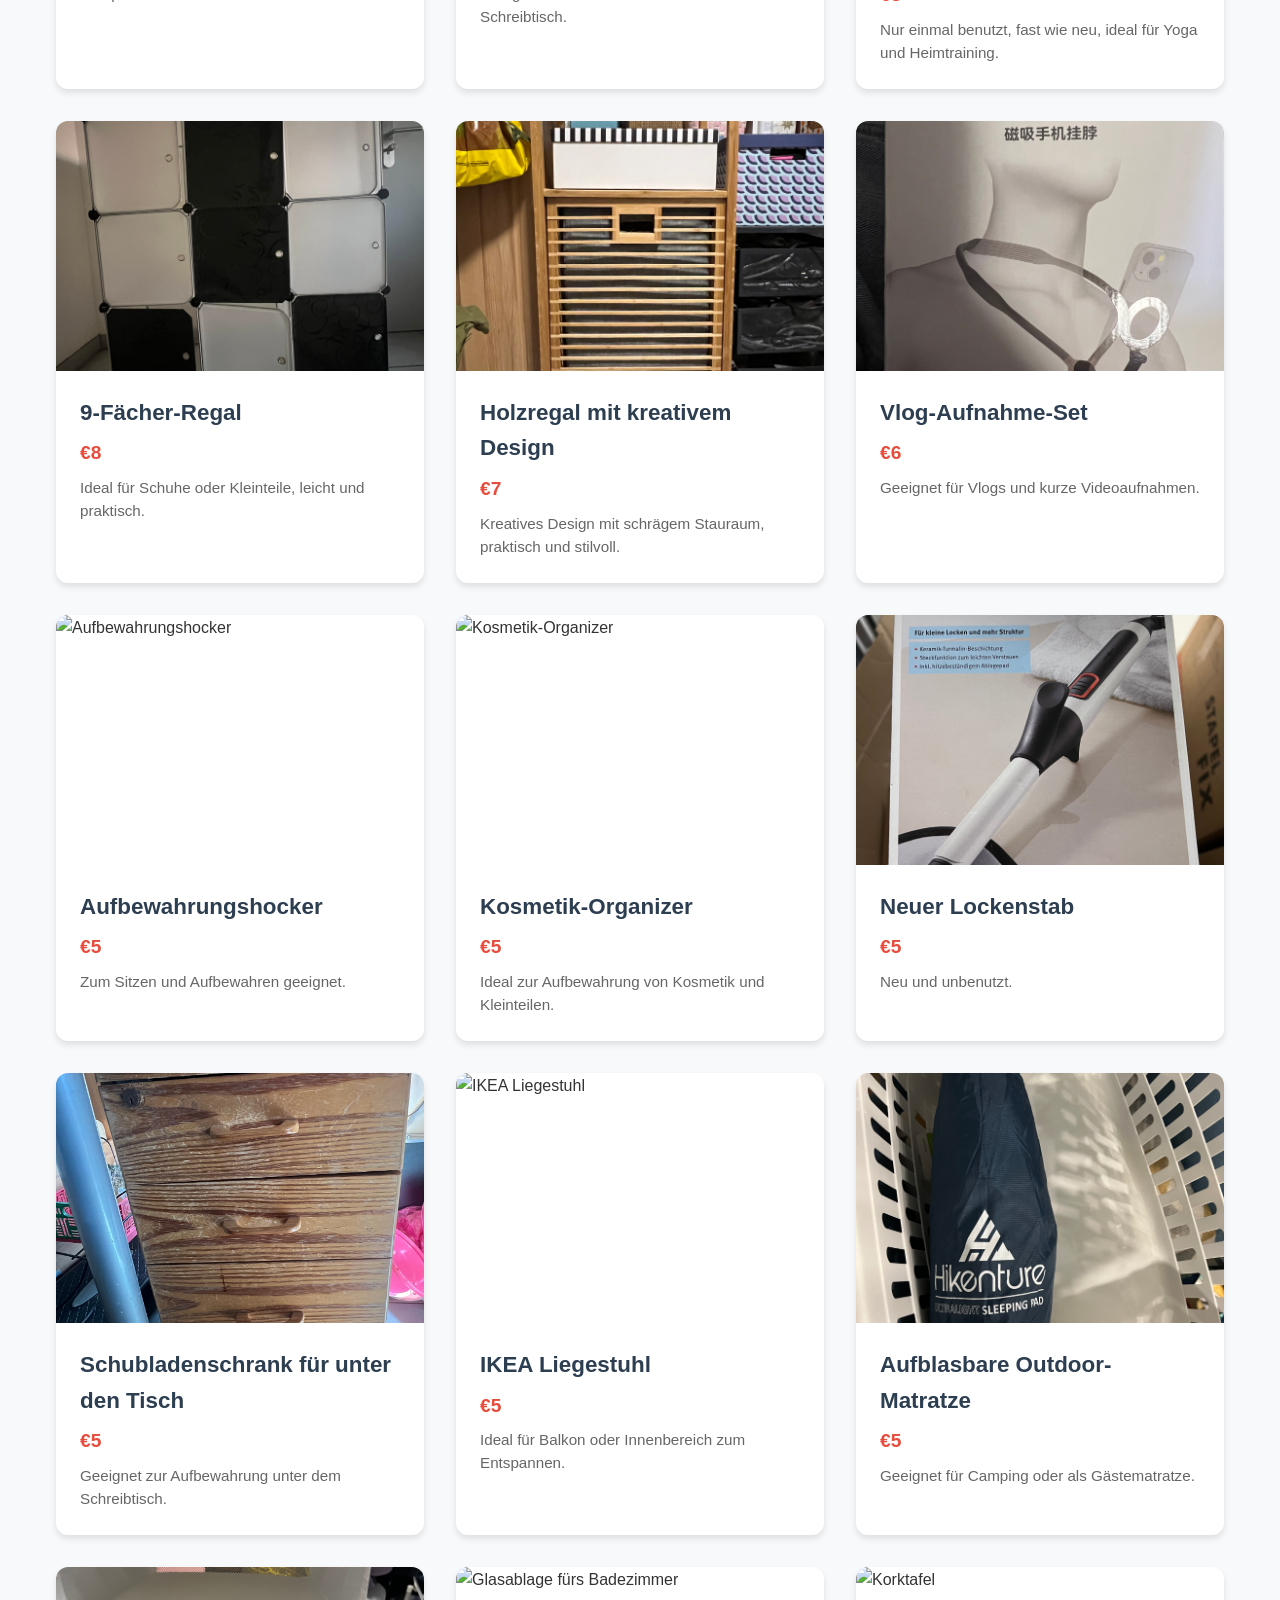
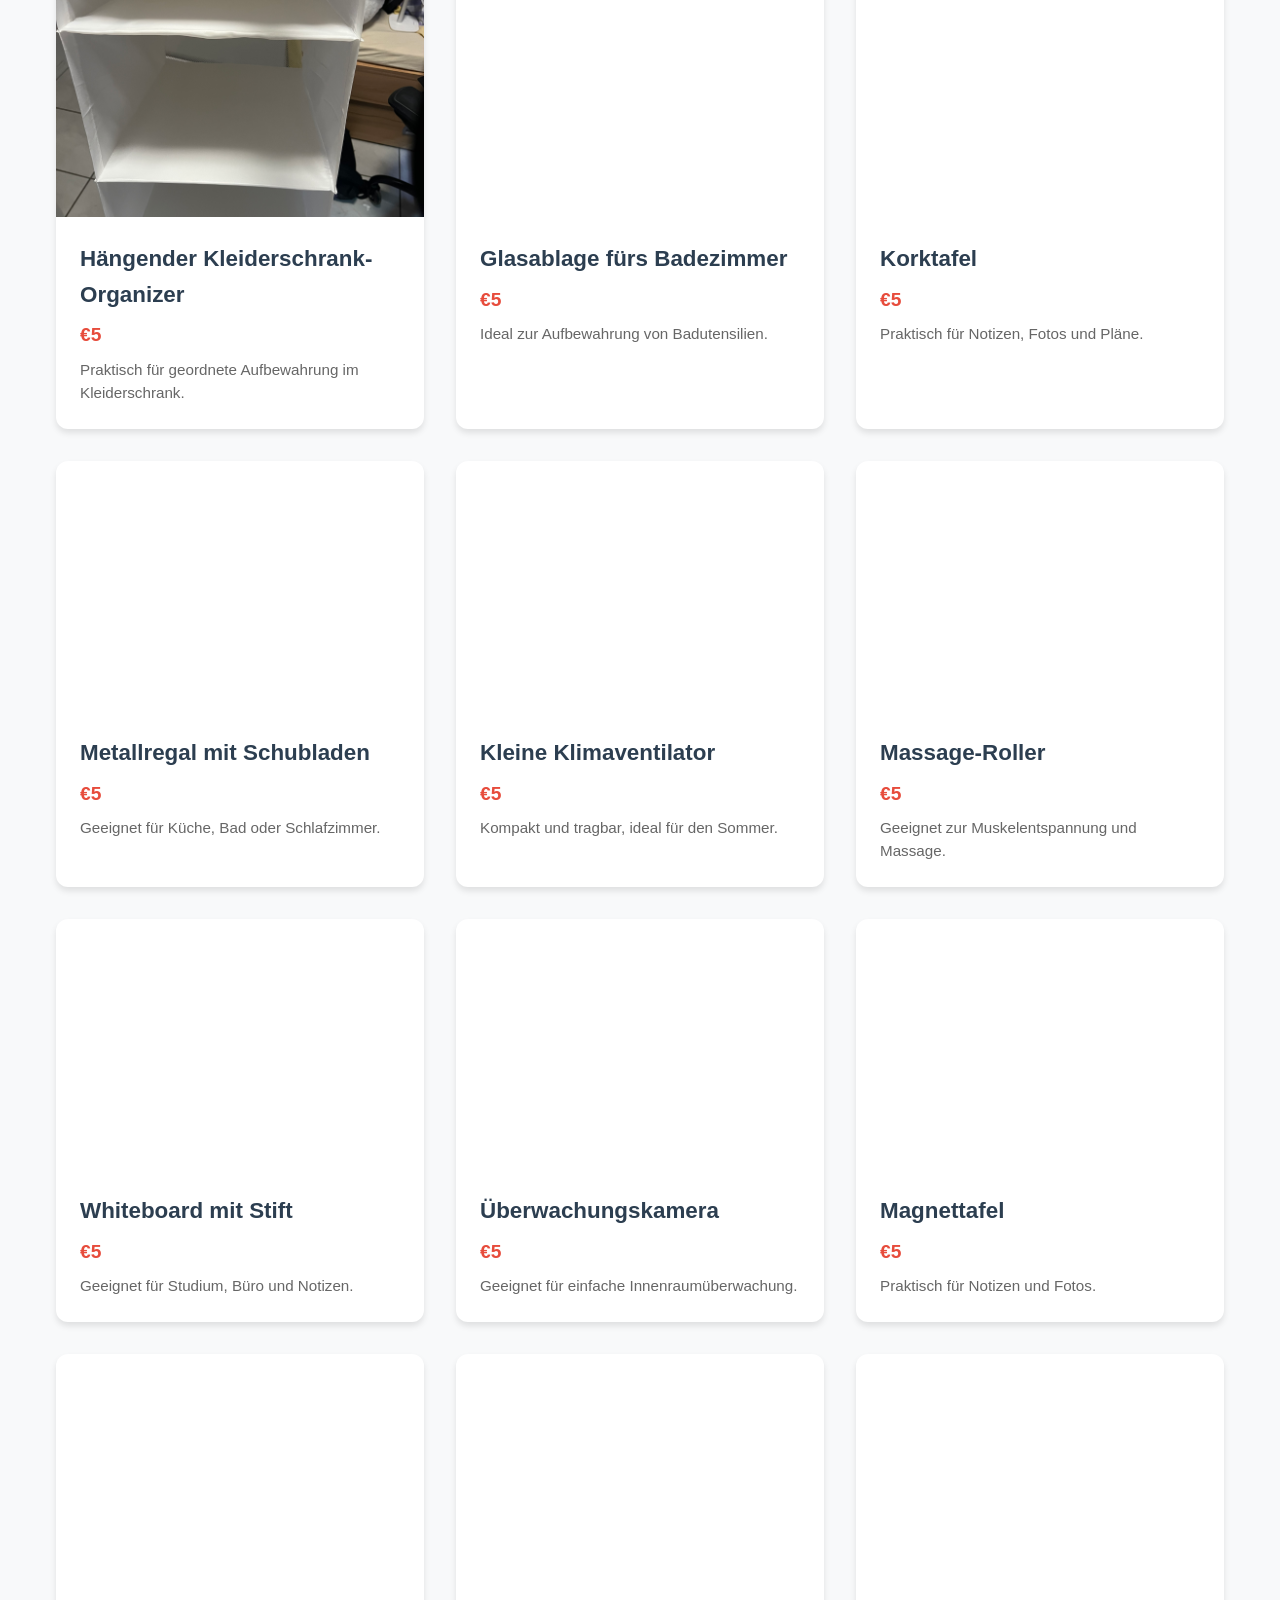
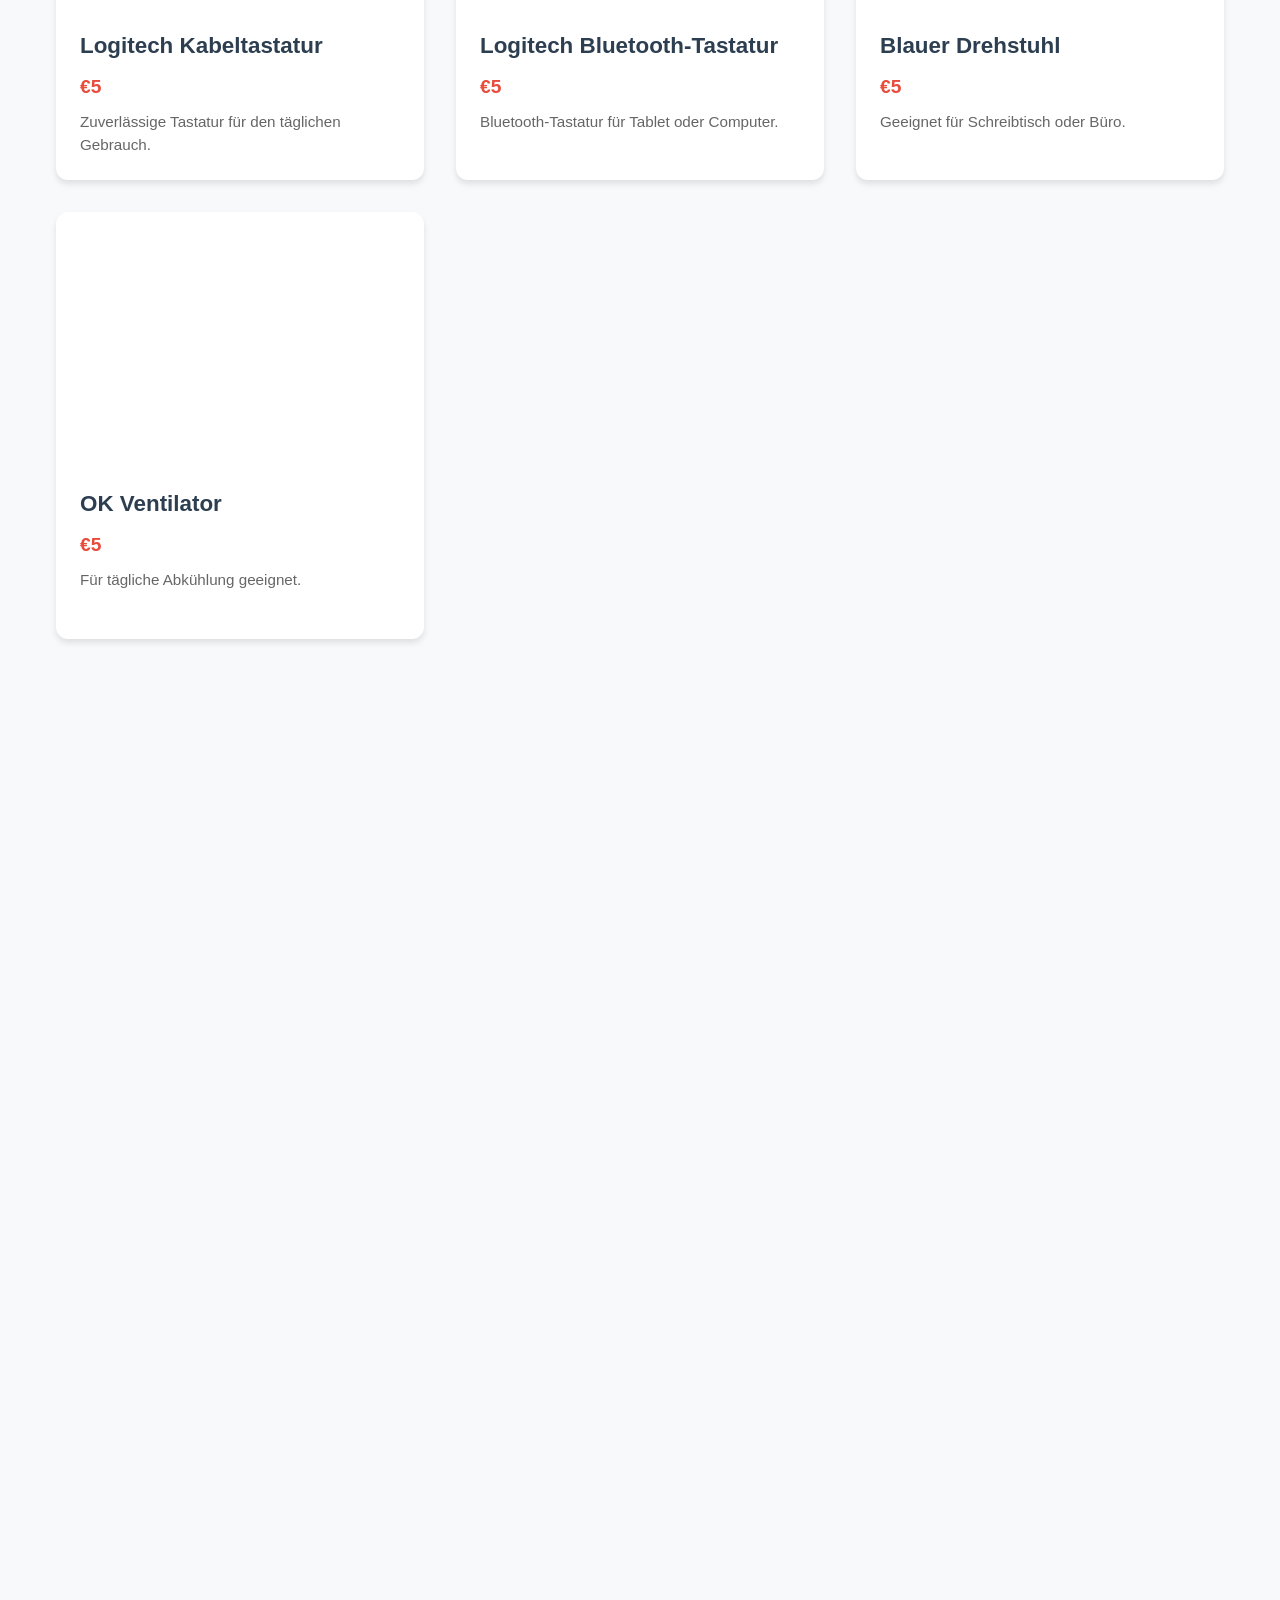
==== commit 50e582bc: "update address and contact info" ====
--- a/de/index.html
+++ b/de/index.html
@@ -10,7 +10,7 @@
     <header>
         <h1>Darmstadt Gebraucht</h1>
 
-        <p>📍 Darmstadt | Nur Abholung | WhatsApp: +49 XXX XXX XXXX</p>
+        <p>📍 Berliner Allee 6A, Darmstadt | Nur Abholung | WhatsApp: +4917659594071</p>
 
         <p>Klicken Sie auf Artikel für Details</p>
 
